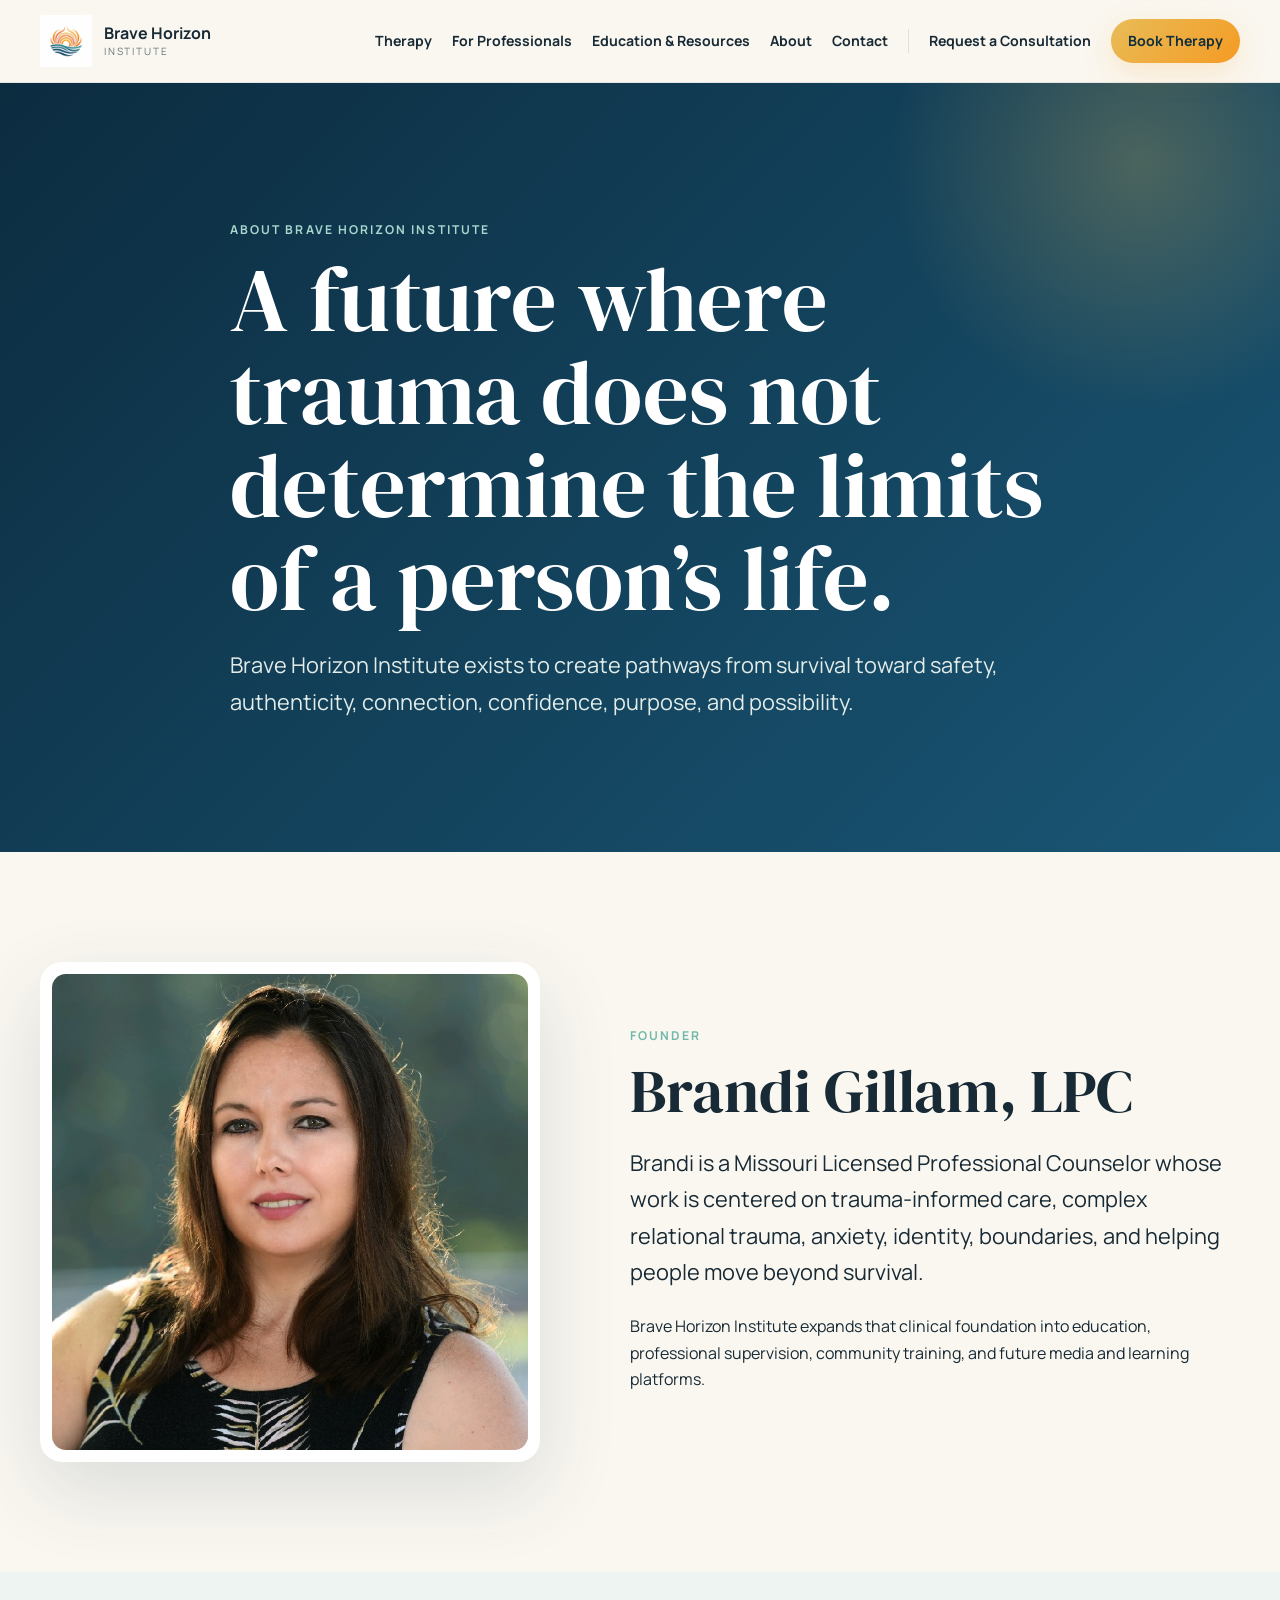
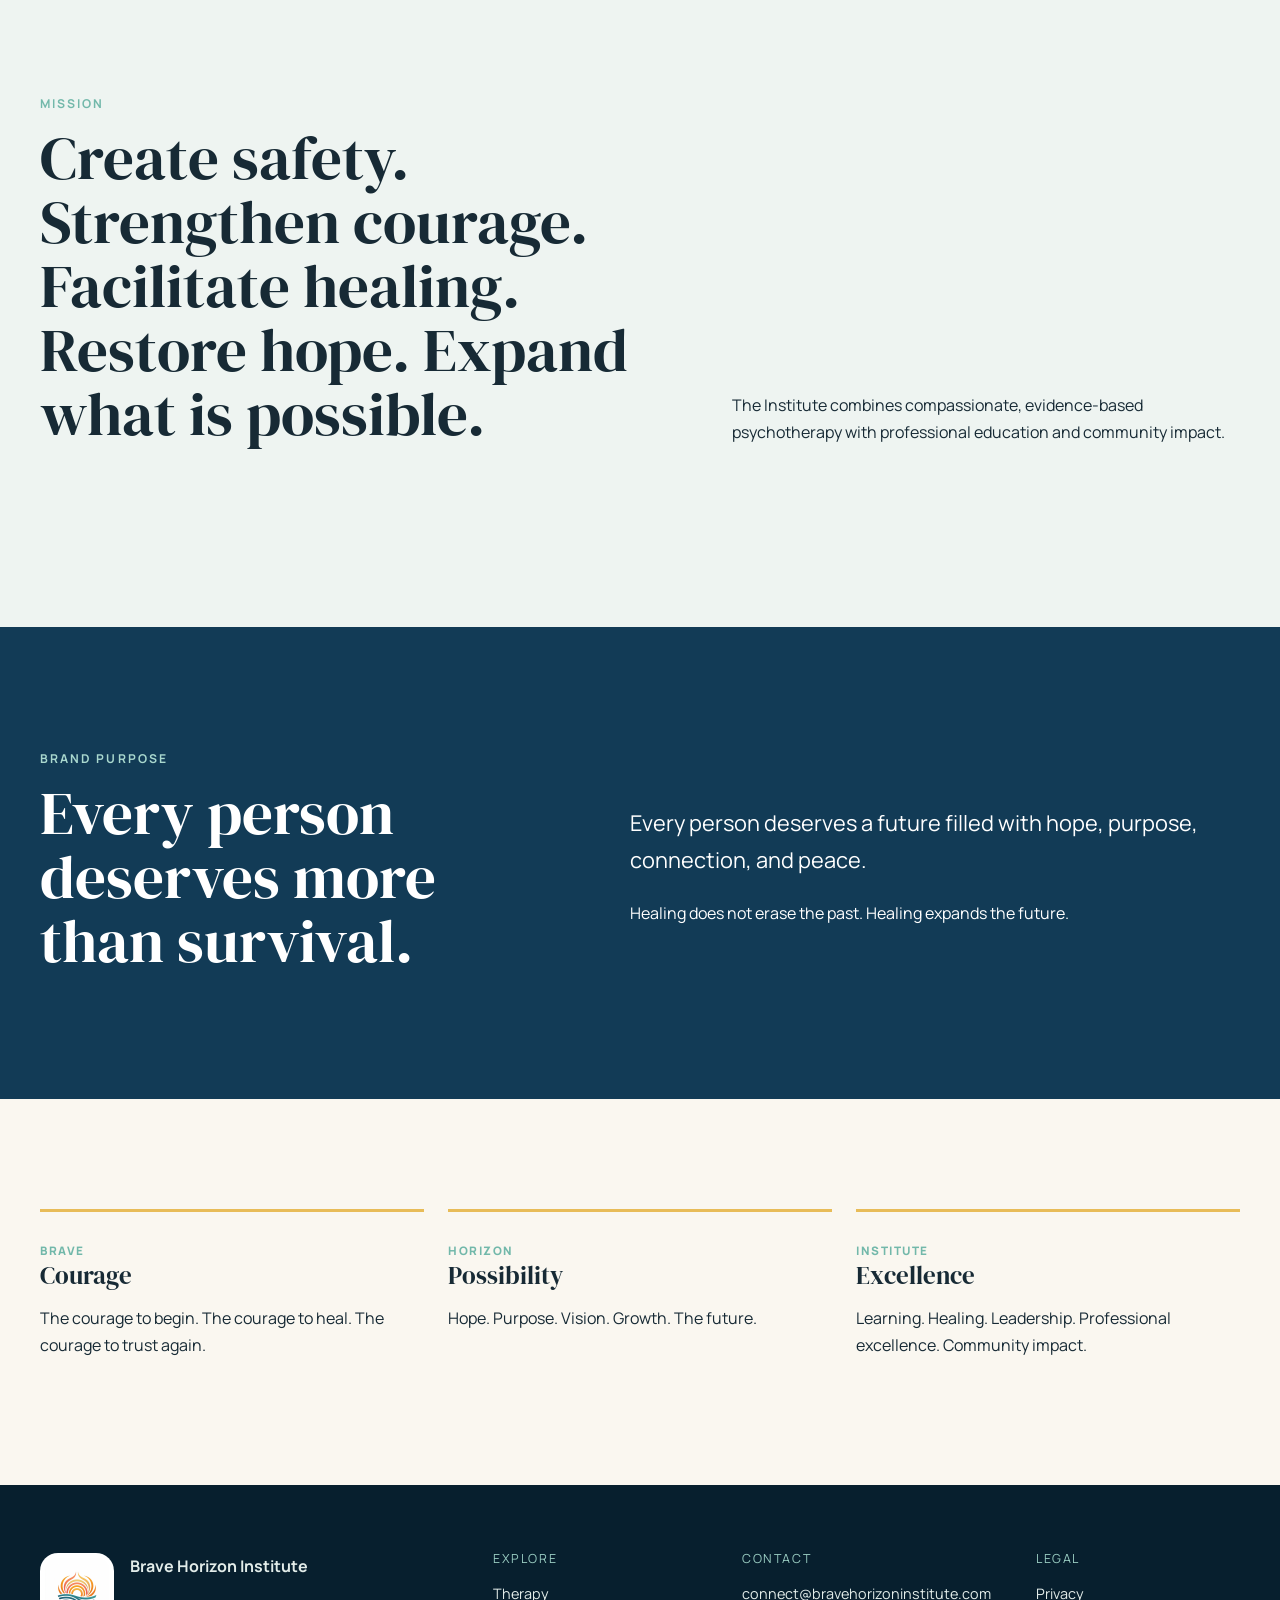
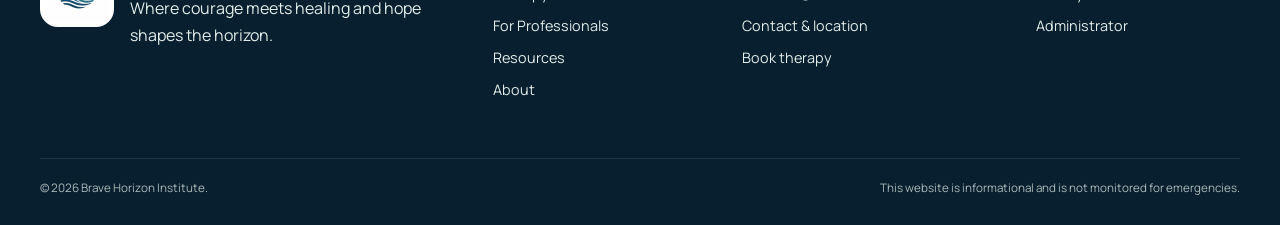
==== about.html @ 8df88bd3 "Add files via upload" ====
<!doctype html>
<html lang="en">

<head>
  <meta charset="utf-8">
  <meta name="viewport" content="width=device-width,initial-scale=1">

  <title>About | Brave Horizon Institute</title>

  <meta
    name="description"
    content="Learn about Brave Horizon Institute, its mission, vision, and founder Brandi Gillam, LPC."
  >

  <meta name="theme-color" content="#123b56">

  <link rel="preconnect" href="https://fonts.googleapis.com">
  <link rel="preconnect" href="https://fonts.gstatic.com" crossorigin>

  <link
    href="https://fonts.googleapis.com/css2?family=DM+Serif+Display&family=Manrope:wght@400;500;600;700&display=swap"
    rel="stylesheet"
  >

  <link rel="stylesheet" href="assets/css/styles.css">
</head>

<body>

<a class="skip-link" href="#main">Skip to content</a>


<!-- =========================
     HEADER
========================= -->

<header class="site-header" data-header>

  <div class="container nav-shell">

    <a
      class="brand"
      href="index.html"
      aria-label="Brave Horizon Institute home"
    >

      <img
        src="assets/images/brave-horizon-logo-primary.png"
        alt=""
        class="brand-logo"
      >

      <span class="brand-wordmark">
        <strong>Brave Horizon</strong>
        <small>Institute</small>
      </span>

    </a>


    <button
      class="nav-toggle"
      aria-expanded="false"
      aria-controls="site-nav"
    >
      Menu
    </button>


    <nav
      id="site-nav"
      class="site-nav"
      aria-label="Primary navigation"
    >

      <a href="therapy.html">
        Therapy
      </a>

      <a href="professionals.html">
        For Professionals
      </a>

      <a href="resources.html">
        Education & Resources
      </a>

      <a href="about.html">
        About
      </a>

      <a href="contact.html">
        Contact
      </a>

      <a
        class="portal-link"
        href="consultation.html"
      >
        Request a Consultation
      </a>

      <a
        class="button button-small"
        href="book.html"
      >
        Book Therapy
      </a>

    </nav>

  </div>

</header>


<!-- =========================
     MAIN CONTENT
========================= -->

<main id="main">


  <!-- ABOUT HERO -->

  <section class="page-hero about-hero">

    <div class="container narrow">

      <p class="eyebrow">
        About Brave Horizon Institute
      </p>

      <h1>
        A future where trauma does not determine the limits of a person’s life.
      </h1>

      <p class="lead">
        Brave Horizon Institute exists to create pathways from survival
        toward safety, authenticity, connection, confidence, purpose,
        and possibility.
      </p>

    </div>

  </section>


  <!-- FOUNDER -->

  <section class="section light-section">

    <div class="container split">

      <div class="image-frame">

        <img
          src="assets/images/brandi-about.jpg"
          alt="Brandi Gillam, Licensed Professional Counselor"
        >

      </div>


      <div>

        <p class="eyebrow">
          Founder
        </p>

        <h2>
          Brandi Gillam, LPC
        </h2>

        <p class="large-copy">
          Brandi is a Missouri Licensed Professional Counselor whose work
          is centered on trauma-informed care, complex relational trauma,
          anxiety, identity, boundaries, and helping people move beyond
          survival.
        </p>

        <p>
          Brave Horizon Institute expands that clinical foundation into
          education, professional supervision, community training, and
          future media and learning platforms.
        </p>

      </div>

    </div>

  </section>


  <!-- MISSION -->

  <section class="section soft-section">

    <div class="container section-heading">

      <div>

        <p class="eyebrow">
          Mission
        </p>

        <h2>
          Create safety. Strengthen courage. Facilitate healing.
          Restore hope. Expand what is possible.
        </h2>

      </div>

      <p>
        The Institute combines compassionate, evidence-based psychotherapy
        with professional education and community impact.
      </p>

    </div>

  </section>


  <!-- BRAND PURPOSE -->

  <section class="section dark-section">

    <div class="container split">

      <div>

        <p class="eyebrow">
          Brand purpose
        </p>

        <h2>
          Every person deserves more than survival.
        </h2>

      </div>


      <div>

        <p class="large-copy">
          Every person deserves a future filled with hope, purpose,
          connection, and peace.
        </p>

        <p>
          Healing does not erase the past. Healing expands the future.
        </p>

      </div>

    </div>

  </section>


  <!-- VALUES -->

  <section class="section light-section">

    <div class="container values-grid">

      <article>

        <span>
          Brave
        </span>

        <h3>
          Courage
        </h3>

        <p>
          The courage to begin. The courage to heal.
          The courage to trust again.
        </p>

      </article>


      <article>

        <span>
          Horizon
        </span>

        <h3>
          Possibility
        </h3>

        <p>
          Hope. Purpose. Vision. Growth. The future.
        </p>

      </article>


      <article>

        <span>
          Institute
        </span>

        <h3>
          Excellence
        </h3>

        <p>
          Learning. Healing. Leadership.
          Professional excellence. Community impact.
        </p>

      </article>

    </div>

  </section>


</main>


<!-- =========================
     FOOTER
========================= -->

<footer class="site-footer">

  <div class="container footer-grid">


    <div class="footer-brand">

      <img
        src="assets/images/brave-horizon-logo-primary.png"
        alt=""
        class="footer-logo"
      >

      <div>

        <strong>
          Brave Horizon Institute
        </strong>

        <p>
          Where courage meets healing and hope shapes the horizon.
        </p>

      </div>

    </div>


    <div>

      <h3>
        Explore
      </h3>

      <a href="therapy.html">
        Therapy
      </a>

      <a href="professionals.html">
        For Professionals
      </a>

      <a href="resources.html">
        Resources
      </a>

      <a href="about.html">
        About
      </a>

    </div>


    <div>

      <h3>
        Contact
      </h3>

      <a href="mailto:connect@bravehorizoninstitute.com">
        connect@bravehorizoninstitute.com
      </a>

      <a href="contact.html">
        Contact &amp; location
      </a>

      <a href="book.html">
        Book therapy
      </a>

    </div>


    <div>

      <h3>
        Legal
      </h3>

      <a href="privacy.html">
        Privacy
      </a>

      <a href="admin.html">
        Administrator
      </a>

    </div>


  </div>


  <div class="container footer-bottom">

    <span>
      © <span data-year></span> Brave Horizon Institute.
    </span>

    <span>
      This website is informational and is not monitored for emergencies.
    </span>

  </div>

</footer>


<!-- =========================
     SCRIPTS
========================= -->

<script src="assets/js/config.js"></script>
<script src="assets/js/site.js"></script>

</body>

</html>
---- assets/css/styles.css ----
:root {
  --midnight: #123b56;
  --deep: #0c2c40;
  --blue: #195675;
  --dusty: #83b4c4;
  --sage: #72b8aa;
  --sage-light: #cfe5df;

  --sunrise: #f59b23;
  --gold: #e8bc58;
  --coral: #f47d5d;

  --ivory: #faf7f0;
  --white: #ffffff;
  --ink: #172a35;
  --muted: #65757d;

  --line: #d9e2df;
  --soft: #eef4f1;

  --shadow: 0 28px 80px rgba(18, 59, 86, 0.14);
  --radius: 22px;
}


/* =========================================================
   RESET / BASE
   ========================================================= */

* {
  box-sizing: border-box;
}

html {
  scroll-behavior: smooth;
}

body {
  margin: 0;
  font-family: Manrope, Arial, sans-serif;
  color: var(--ink);
  background: var(--ivory);
  line-height: 1.68;
}

img {
  max-width: 100%;
  display: block;
}

a {
  color: inherit;
}

h1,
h2,
h3 {
  margin: 0 0 1rem;
  font-family: "DM Serif Display", Georgia, serif;
  font-weight: 400;
  line-height: 1.04;
}

h1 {
  font-size: clamp(3rem, 7vw, 6.6rem);
}

h2 {
  font-size: clamp(2.25rem, 4.8vw, 4.4rem);
}

h3 {
  font-size: 1.55rem;
}

.container {
  width: min(1200px, calc(100% - 40px));
  margin: 0 auto;
}

.narrow {
  max-width: 820px;
}

.centered {
  margin-left: auto;
  margin-right: auto;
  text-align: center;
}

.skip-link {
  position: absolute;
  left: -9999px;
}

.skip-link:focus {
  left: 16px;
  top: 16px;
  z-index: 1000;
  background: #fff;
  padding: 10px;
}


/* =========================================================
   TYPOGRAPHY / UTILITY
   ========================================================= */

.eyebrow {
  font-size: 0.76rem;
  letter-spacing: 0.17em;
  text-transform: uppercase;
  font-weight: 700;
  color: var(--sage);
}

.lead,
.large-copy {
  font-size: clamp(1.12rem, 2vw, 1.36rem);
}

.microcopy {
  font-size: 0.82rem;
  opacity: 0.76;
}

.section {
  padding: 110px 0;
}

.light-section {
  background: var(--ivory);
}

.soft-section {
  background: var(--soft);
}

.dark-section {
  background: var(--midnight);
  color: #fff;
}

.dark-section .eyebrow {
  color: #a9d8ce;
}


/* =========================================================
   HEADER / NAVIGATION
   ========================================================= */

.site-header {
  position: sticky;
  top: 0;
  z-index: 60;
  background: rgba(250, 247, 240, 0.94);
  backdrop-filter: blur(16px);
  border-bottom: 1px solid rgba(18, 59, 86, 0.09);
}

.nav-shell {
  min-height: 82px;
  display: flex;
  align-items: center;
  justify-content: space-between;
  gap: 24px;
}

.brand {
  display: flex;
  align-items: center;
  gap: 12px;
  text-decoration: none;
}

.brand-logo {
  width: 52px;
  height: 52px;
  object-fit: contain;
  flex-shrink: 0;
}

.brand-wordmark strong,
.brand-wordmark small {
  display: block;
  line-height: 1.05;
}

.brand-wordmark strong {
  font-size: 1rem;
}

.brand-wordmark small {
  margin-top: 4px;
  color: var(--muted);
  font-size: 0.63rem;
  text-transform: uppercase;
  letter-spacing: 0.18em;
}

.site-nav {
  display: flex;
  align-items: center;
  gap: 20px;
}

.site-nav a {
  text-decoration: none;
  font-size: 0.88rem;
  font-weight: 700;
}

.site-nav a:not(.button):hover {
  color: var(--blue);
}

.portal-link {
  border-left: 1px solid var(--line);
  padding-left: 20px;
}

.nav-toggle {
  display: none;
}


/* =========================================================
   BUTTONS / LINKS
   ========================================================= */

.button {
  display: inline-flex;
  align-items: center;
  justify-content: center;
  border: 0;
  border-radius: 999px;
  padding: 14px 23px;
  background: linear-gradient(135deg, var(--gold), var(--sunrise));
  color: #112e3d;
  text-decoration: none;
  font: inherit;
  font-weight: 800;
  cursor: pointer;
  box-shadow: 0 10px 30px rgba(245, 155, 35, 0.18);
  transition:
    transform 0.2s ease,
    box-shadow 0.2s ease,
    opacity 0.2s ease;
}

.button:hover {
  transform: translateY(-2px);
}

.button:focus-visible {
  outline: 3px solid rgba(114, 184, 170, 0.5);
  outline-offset: 3px;
}

.button-small {
  padding: 10px 17px;
  font-size: 0.84rem;
}

.button-ghost {
  background: rgba(255, 255, 255, 0.06);
  color: #fff;
  border: 1px solid rgba(255, 255, 255, 0.34);
  box-shadow: none;
}

.button-secondary {
  background: #dfeae6;
  box-shadow: none;
}

.button-light {
  background: #fff;
  box-shadow: none;
}

.text-link,
.arrow-link {
  color: var(--sunrise);
  font-weight: 800;
  text-decoration: none;
}

.light-link {
  color: #fff;
}


/* =========================================================
   HOME HERO
   ========================================================= */

.hero {
  position: relative;
  overflow: hidden;
}

.hero-home {
  min-height: 820px;
  display: flex;
  align-items: center;
  background: var(--deep);
  color: #fff;
}

.hero-bg {
  position: absolute;
  inset: 0;
  background: url("../images/horizon-hero.svg") center / cover no-repeat;
  opacity: 0.35;
}

.hero-bg::after {
  content: "";
  position: absolute;
  inset: 0;
  background: linear-gradient(
    90deg,
    rgba(12, 44, 64, 0.97) 0%,
    rgba(12, 44, 64, 0.84) 50%,
    rgba(12, 44, 64, 0.38) 100%
  );
}

.hero-grid {
  position: relative;
  display: grid;
  grid-template-columns: 1.12fr 0.88fr;
  gap: 70px;
  align-items: center;
  padding: 90px 0;
}

.hero-copy h1 {
  max-width: 850px;
}

.hero-copy .lead {
  max-width: 720px;
  color: #e7efed;
}

.actions {
  display: flex;
  gap: 12px;
  flex-wrap: wrap;
  margin: 30px 0;
}

.hero-portrait {
  justify-self: end;
  width: min(100%, 470px);
  padding: 13px;
  background: rgba(255, 255, 255, 0.08);
  border: 1px solid rgba(255, 255, 255, 0.17);
  border-radius: 260px 260px 24px 24px;
  box-shadow: var(--shadow);
}

.hero-portrait img {
  border-radius: 245px 245px 17px 17px;
}

.portrait-caption {
  padding: 15px 8px 4px;
}

.portrait-caption strong,
.portrait-caption span {
  display: block;
}

.portrait-caption span {
  color: #c9d8d5;
  font-size: 0.82rem;
}


/* =========================================================
   AUDIENCE CARDS
   ========================================================= */

.audience-switch {
  position: relative;
  z-index: 5;
  margin-top: -38px;
}

.audience-grid {
  display: grid;
  grid-template-columns: 1fr 1fr;
  gap: 18px;
}

.audience-card {
  display: block;
  padding: 42px;
  background: #fff;
  border: 1px solid rgba(18, 59, 86, 0.06);
  border-radius: var(--radius);
  text-decoration: none;
  box-shadow: var(--shadow);
}

.audience-card h2 {
  font-size: 2.6rem;
}

.dark-card {
  background: var(--midnight);
  color: #fff;
}

.card-kicker {
  display: block;
  margin-bottom: 16px;
  color: var(--sage);
  font-size: 0.72rem;
  font-weight: 800;
  text-transform: uppercase;
  letter-spacing: 0.12em;
}


/* =========================================================
   CONTENT SECTIONS
   ========================================================= */

.section-heading {
  display: grid;
  grid-template-columns: 1.1fr 0.9fr;
  gap: 70px;
  align-items: end;
  margin-bottom: 55px;
}

.feature-grid {
  display: grid;
  gap: 18px;
}

.feature-grid.three {
  grid-template-columns: repeat(3, 1fr);
}

.feature-card {
  padding: 32px;
  background: #fff;
  border: 1px solid rgba(18, 59, 86, 0.08);
  border-radius: var(--radius);
  box-shadow: 0 10px 34px rgba(18, 59, 86, 0.05);
}

.feature-card > span {
  display: block;
  margin-bottom: 20px;
  color: var(--sunrise);
  font-weight: 800;
}

.split {
  display: grid;
  grid-template-columns: 0.9fr 1.1fr;
  gap: 90px;
  align-items: center;
}

.image-frame {
  padding: 12px;
  background: #fff;
  border-radius: var(--radius);
  box-shadow: var(--shadow);
}

.image-frame img {
  border-radius: calc(var(--radius) - 8px);
}

.about-preview .text-link {
  margin-top: 12px;
}


/* =========================================================
   ECOSYSTEM / RESOURCES
   ========================================================= */

.ecosystem-grid {
  display: grid;
  grid-template-columns: repeat(4, 1fr);
  gap: 16px;
}

.ecosystem-grid article {
  padding: 26px;
  background: #fff;
  border: 1px solid rgba(18, 59, 86, 0.08);
  border-radius: 18px;
}

.resource-grid {
  display: grid;
  grid-template-columns: repeat(3, 1fr);
  gap: 18px;
}

.resource-card {
  padding: 24px;
  background: #fff;
  border: 1px solid rgba(18, 59, 86, 0.08);
  border-radius: var(--radius);
  box-shadow: 0 10px 34px rgba(18, 59, 86, 0.05);
}

.resource-card img {
  width: 100%;
  height: 210px;
  margin-bottom: 18px;
  object-fit: cover;
  border-radius: 14px;
}

.resource-meta {
  display: flex;
  gap: 12px;
  color: var(--muted);
  font-size: 0.7rem;
  text-transform: uppercase;
  letter-spacing: 0.1em;
}

.empty-state {
  grid-column: 1 / -1;
  padding: 38px;
  color: var(--muted);
  text-align: center;
  border: 1px dashed var(--sage);
  border-radius: var(--radius);
}


/* =========================================================
   CTA
   ========================================================= */

.cta {
  padding: 95px 0;
}

.sunrise-cta {
  background: linear-gradient(
    120deg,
    var(--midnight) 0%,
    var(--blue) 52%,
    #b96b45 100%
  );
  color: #fff;
}

.cta-grid {
  display: grid;
  grid-template-columns: 1.2fr 0.8fr;
  gap: 70px;
  align-items: center;
}

.cta-actions {
  display: flex;
  flex-direction: column;
  align-items: flex-start;
  gap: 15px;
}


/* =========================================================
   INNER PAGE HERO
   ========================================================= */

.page-hero {
  position: relative;
  overflow: hidden;
  padding: 125px 0 110px;
  background: linear-gradient(135deg, var(--deep), var(--blue));
  color: #fff;
}

.page-hero::after {
  content: "";
  position: absolute;
  top: -180px;
  right: -120px;
  width: 520px;
  height: 520px;
  border-radius: 50%;
  background: radial-gradient(circle, var(--gold), transparent 68%);
  opacity: 0.26;
}

.page-hero .container {
  position: relative;
  z-index: 1;
}

.page-hero .eyebrow {
  color: #a8d7ce;
}

.page-hero .lead {
  color: #e2ece9;
}


/* =========================================================
   THERAPY / PROGRAM UI
   ========================================================= */

.pill-grid {
  display: flex;
  flex-wrap: wrap;
  gap: 10px;
}

.pill-grid span {
  padding: 11px 16px;
  background: #fff;
  border: 1px solid var(--line);
  border-radius: 999px;
  font-size: 0.86rem;
  font-weight: 700;
}

.question-stack {
  margin-top: 35px;
}

.question-stack p {
  font-family: "DM Serif Display", Georgia, serif;
  font-size: clamp(1.4rem, 2.5vw, 2.15rem);
  opacity: 0.86;
}

.question-stack p:last-child {
  color: #ffd98d;
}

.transformation-grid {
  display: grid;
  grid-template-columns: 1fr auto 1fr;
  gap: 55px;
  align-items: center;
}

.transform-arrow {
  color: var(--sunrise);
  font-size: 4rem;
}

.clean-list {
  display: grid;
  grid-template-columns: 1fr 1fr;
  gap: 10px;
  margin: 0;
  padding: 0;
  list-style: none;
}

.clean-list li {
  padding: 13px 15px;
  background: #fff;
  border: 1px solid var(--line);
  border-radius: 12px;
}

.values-grid {
  display: grid;
  grid-template-columns: repeat(3, 1fr);
  gap: 24px;
}

.values-grid article {
  padding-top: 24px;
  border-top: 3px solid var(--gold);
}

.values-grid article > span {
  color: var(--sage);
  font-size: 0.73rem;
  font-weight: 800;
  text-transform: uppercase;
  letter-spacing: 0.13em;
}

.process-grid {
  display: grid;
  grid-template-columns: repeat(3, 1fr);
  gap: 18px;
}

.process-grid article {
  padding: 32px;
  background: #fff;
  border: 1px solid var(--line);
  border-radius: var(--radius);
}

.process-grid article > span {
  width: 42px;
  height: 42px;
  display: grid;
  place-items: center;
  margin-bottom: 24px;
  background: var(--midnight);
  color: #fff;
  border-radius: 50%;
  font-weight: 800;
}

.portal-callout {
  margin-top: 70px;
  padding: 50px;
  background: #fff;
  border: 1px solid var(--line);
  border-radius: var(--radius);
}

code {
  font-family: ui-monospace, Consolas, monospace;
}


/* =========================================================
   RESOURCE FILTERS
   ========================================================= */

.filter-row {
  display: flex;
  gap: 8px;
  flex-wrap: wrap;
  margin-bottom: 28px;
}

.filter {
  padding: 9px 15px;
  background: transparent;
  border: 1px solid var(--line);
  border-radius: 999px;
  cursor: pointer;
}

.filter.active {
  background: var(--midnight);
  color: #fff;
}


/* =========================================================
   LEGAL PAGE
   ========================================================= */

.legal-page {
  max-width: 850px;
  padding: 90px 0;
}

.legal-page h1 {
  font-size: 4.2rem;
}

.legal-page h2 {
  margin-top: 34px;
  font-size: 2rem;
}


/* =========================================================
   FOOTER
   ========================================================= */

.site-footer {
  padding: 68px 0 26px;
  background: #071f2e;
  color: #e2ece9;
}

.footer-grid {
  display: grid;
  grid-template-columns: 2fr 1fr 1fr 1fr;
  gap: 45px;
}

.footer-brand {
  display: flex;
  gap: 16px;
}

.footer-logo {
  width: 74px;
  height: 74px;
  padding: 5px;
  object-fit: contain;
  background: #fff;
  border-radius: 18px;
}

.footer-grid h3 {
  color: #9acdc2;
  font-family: Manrope, Arial, sans-serif;
  font-size: 0.78rem;
  text-transform: uppercase;
  letter-spacing: 0.13em;
}

.footer-grid a {
  display: block;
  margin: 8px 0;
  font-size: 0.9rem;
  text-decoration: none;
}

.footer-bottom {
  display: flex;
  justify-content: space-between;
  gap: 20px;
  margin-top: 48px;
  padding-top: 20px;
  border-top: 1px solid rgba(255, 255, 255, 0.12);
  font-size: 0.73rem;
  opacity: 0.75;
}


/* =========================================================
   ADMIN DASHBOARD
   ========================================================= */

.admin-body {
  margin: 0;
  min-height: 100vh;
  background: var(--deep);
}

.admin-shell {
  width: min(1380px, calc(100% - 40px));
  margin: 0 auto;
  padding: 40px 0;

  display: grid;
  grid-template-columns: minmax(280px, 320px) minmax(0, 1fr);
  gap: 40px;

  align-items: start;
}

.admin-sidebar {
  position: sticky;
  top: 40px;

  min-width: 0;
  padding: 20px 0;

  color: #fff;
  overflow: hidden;
}

.admin-sidebar .admin-brand {
  margin-bottom: 72px;
}

.admin-sidebar .brand-wordmark strong {
  color: #fff;
}

.admin-sidebar .brand-wordmark small {
  color: #87a6b3;
}

.admin-sidebar h1 {
  width: 100%;
  max-width: 100%;
  margin: 0 0 22px;

  font-size: clamp(3.1rem, 4.8vw, 5.15rem);
  line-height: 0.93;

  overflow-wrap: break-word;
  word-break: normal;
}

.admin-sidebar p {
  max-width: 290px;
}

.admin-sidebar .eyebrow {
  color: #72c7b9;
}

.admin-panel {
  min-width: 0;
  min-height: 88vh;

  padding: 38px;

  background: var(--ivory);
  border-radius: 28px;

  box-shadow: 0 30px 80px rgba(0, 0, 0, 0.15);
}

.admin-panel h2 {
  font-size: clamp(2.4rem, 4vw, 3.5rem);
}


/* =========================================================
   ADMIN FORM ELEMENTS
   ========================================================= */

label {
  display: block;
  margin-bottom: 16px;

  font-size: 0.84rem;
  font-weight: 800;
}

input,
textarea,
select {
  width: 100%;
  margin-top: 7px;
  padding: 12px 13px;

  border: 1px solid var(--line);
  border-radius: 11px;

  background: #fff;
  color: var(--ink);

  font: inherit;
}

input:focus,
textarea:focus,
select:focus {
  outline: none;
  border-color: var(--sage);
  box-shadow: 0 0 0 3px rgba(114, 184, 170, 0.15);
}

textarea {
  resize: vertical;
}

.field-grid {
  display: grid;
  grid-template-columns: 1fr 1fr;
  gap: 18px;
}

.form-actions,
.dashboard-header {
  display: flex;
  justify-content: space-between;
  align-items: center;
  gap: 12px;
}

.dashboard-header {
  margin-bottom: 24px;
}

.security-banner {
  margin-bottom: 24px;
  padding: 18px 20px;

  background: #fff3d5;
  border: 1px solid #e4c46b;
  border-radius: 14px;

  line-height: 1.55;
}

.content-form {
  padding: 28px;

  background: #fff;
  border: 1px solid var(--line);
  border-radius: 20px;
}

.form-message {
  font-weight: 800;
}


/* =========================================================
   ADMIN TABLE
   ========================================================= */

.admin-table-wrap {
  width: 100%;
  margin-top: 30px;
  overflow-x: auto;

  border: 1px solid var(--line);
  border-radius: 16px;
  background: #fff;
}

.admin-table {
  width: 100%;
  min-width: 720px;

  border-collapse: collapse;
  background: #fff;
}

.admin-table th,
.admin-table td {
  padding: 13px;

  border-bottom: 1px solid var(--line);

  text-align: left;
  vertical-align: middle;

  font-size: 0.84rem;
}

.admin-table th {
  background: #f5f8f6;
  color: var(--muted);

  font-size: 0.72rem;
  text-transform: uppercase;
  letter-spacing: 0.08em;
}

.admin-table tbody tr:last-child td {
  border-bottom: 0;
}

.table-actions {
  display: flex;
  gap: 6px;
  flex-wrap: wrap;
}

.mini-button {
  padding: 7px 10px;

  border: 0;
  border-radius: 8px;

  background: #e8efed;
  color: var(--ink);

  cursor: pointer;
}

.mini-button:hover {
  background: #dbe7e3;
}

.danger {
  color: #9b3942;
}


/* =========================================================
   ADMIN LOGIN
   ========================================================= */

#login-view {
  max-width: 560px;
}

#login-view form {
  margin-top: 28px;
}

#dashboard-view {
  min-width: 0;
}


/* =========================================================
   TABLET / SMALL DESKTOP
   ========================================================= */

@media (max-width: 1050px) {
  .site-nav {
    display: none;

    position: absolute;
    top: 78px;
    left: 20px;
    right: 20px;

    padding: 20px;

    background: #fff;
    border-radius: 16px;

    box-shadow: var(--shadow);

    flex-direction: column;
  }

  .site-nav.open {
    display: flex;
  }

  .portal-link {
    padding-left: 0;
    border-left: 0;
  }

  .nav-toggle {
    display: block;
  }

  .hero-grid,
  .section-heading,
  .split,
  .cta-grid {
    grid-template-columns: 1fr;
  }

  .hero-portrait {
    justify-self: start;
  }

  .ecosystem-grid {
    grid-template-columns: repeat(2, 1fr);
  }

  .feature-grid.three,
  .resource-grid {
    grid-template-columns: repeat(2, 1fr);
  }


  /* ADMIN */

  .admin-shell {
    width: min(100% - 32px, 980px);

    grid-template-columns: 1fr;
    gap: 20px;
  }

  .admin-sidebar {
    position: static;

    padding: 10px 4px 0;
    overflow: visible;
  }

  .admin-sidebar .admin-brand {
    margin-bottom: 34px;
  }

  .admin-sidebar h1 {
    max-width: 700px;
    font-size: clamp(3rem, 9vw, 5rem);
  }

  .admin-sidebar p {
    max-width: 700px;
  }

  .admin-panel {
    min-height: auto;
  }
}


/* =========================================================
   MOBILE
   ========================================================= */

@media (max-width: 680px) {
  .container {
    width: min(100% - 28px, 1200px);
  }

  .section {
    padding: 76px 0;
  }

  .hero-home {
    min-height: auto;
  }

  .hero-grid {
    padding: 70px 0;
  }

  .audience-grid,
  .feature-grid.three,
  .resource-grid,
  .ecosystem-grid,
  .values-grid,
  .process-grid,
  .footer-grid,
  .field-grid,
  .transformation-grid {
    grid-template-columns: 1fr;
  }

  .audience-switch {
    margin-top: 0;
    padding-top: 18px;

    background: var(--soft);
  }

  .transform-arrow {
    transform: rotate(90deg);
    text-align: center;
  }

  .clean-list {
    grid-template-columns: 1fr;
  }

  .footer-bottom {
    flex-direction: column;
  }

  .brand-wordmark {
    display: none;
  }

  .page-hero {
    padding: 90px 0;
  }

  .portal-callout {
    padding: 30px 22px;
  }


  /* ADMIN */

  .admin-shell {
    width: calc(100% - 20px);
    padding: 20px 0;
  }

  .admin-sidebar {
    padding: 0 4px;
  }

  .admin-sidebar h1 {
    font-size: clamp(2.8rem, 16vw, 4.2rem);
    line-height: 0.95;
  }

  .admin-panel {
    padding: 20px;
    border-radius: 20px;
  }

  .content-form {
    padding: 20px;
  }

  .dashboard-header {
    flex-direction: column;
    align-items: flex-start;
  }

  .form-actions {
    flex-direction: column;
    align-items: stretch;
  }

  .form-actions .button {
    width: 100%;
  }

  .admin-table {
    min-width: 650px;
  }
}



/* =========================================================
   CONSULTATION REQUEST FORM
   ========================================================= */

.consultation-layout {
  display: grid;
  grid-template-columns: minmax(0, 0.82fr) minmax(0, 1.18fr);
  gap: 56px;
  align-items: start;
}

.consultation-copy {
  min-width: 0;
}

.consultation-form-card {
  min-width: 0;
  padding: 32px;
  background: #fff;
  border: 1px solid var(--line);
  border-radius: var(--radius);
  box-shadow: 0 14px 42px rgba(18, 59, 86, 0.08);
}

/* Anti-spam honeypot: must never be visible to real visitors. */
.honeypot-field {
  position: absolute !important;
  left: -10000px !important;
  top: auto !important;
  width: 1px !important;
  height: 1px !important;
  margin: 0 !important;
  padding: 0 !important;
  border: 0 !important;
  opacity: 0 !important;
  pointer-events: none !important;
  overflow: hidden !important;
}

#consultation-form fieldset {
  margin: 22px 0;
  padding: 20px;
  border: 1px solid var(--line);
  border-radius: 16px;
  background: var(--soft);
}

#consultation-form legend {
  padding: 0 8px;
  font-size: 0.9rem;
  font-weight: 800;
  color: var(--ink);
}

#consultation-form .field-help {
  margin: 0 0 14px;
  color: var(--muted);
  font-size: 0.82rem;
}

#consultation-form .checkbox-grid {
  display: grid;
  grid-template-columns: repeat(2, minmax(0, 1fr));
  gap: 10px;
}

#consultation-form .checkbox-grid label {
  display: flex;
  align-items: center;
  gap: 10px;
  margin: 0;
  padding: 11px 12px;
  border: 1px solid rgba(18, 59, 86, 0.08);
  border-radius: 12px;
  background: #fff;
  font-size: 0.86rem;
  font-weight: 700;
  cursor: pointer;
}

#consultation-form input[type="checkbox"] {
  width: 18px;
  height: 18px;
  flex: 0 0 18px;
  margin: 0;
  padding: 0;
  accent-color: var(--blue);
  box-shadow: none;
}

#consultation-form .consent-check {
  display: flex;
  align-items: flex-start;
  gap: 11px;
  margin: 24px 0;
  padding: 16px;
  background: #f6f3eb;
  border: 1px solid var(--line);
  border-radius: 14px;
  font-size: 0.82rem;
  line-height: 1.5;
}

#consultation-form .consent-check input {
  margin-top: 2px;
}

#consultation-form .form-message:empty {
  display: none;
}

#consultation-form .form-message:not(:empty) {
  margin: 18px 0 0;
  padding: 14px 16px;
  border-radius: 12px;
  background: var(--soft);
}

#consultation-form .success-message {
  color: #1f6b56;
  border: 1px solid rgba(31, 107, 86, 0.2);
}

#consultation-form .error-message {
  color: #9b3942;
  border: 1px solid rgba(155, 57, 66, 0.2);
  background: #fff1f2;
}

#consultation-submit[disabled] {
  opacity: 0.65;
  cursor: wait;
}

@media (max-width: 1050px) {
  .consultation-layout {
    grid-template-columns: 1fr;
    gap: 34px;
  }
}

@media (max-width: 680px) {
  .consultation-form-card {
    padding: 22px;
  }

  #consultation-form .checkbox-grid {
    grid-template-columns: 1fr;
  }

  #consultation-form fieldset {
    padding: 16px;
  }
}
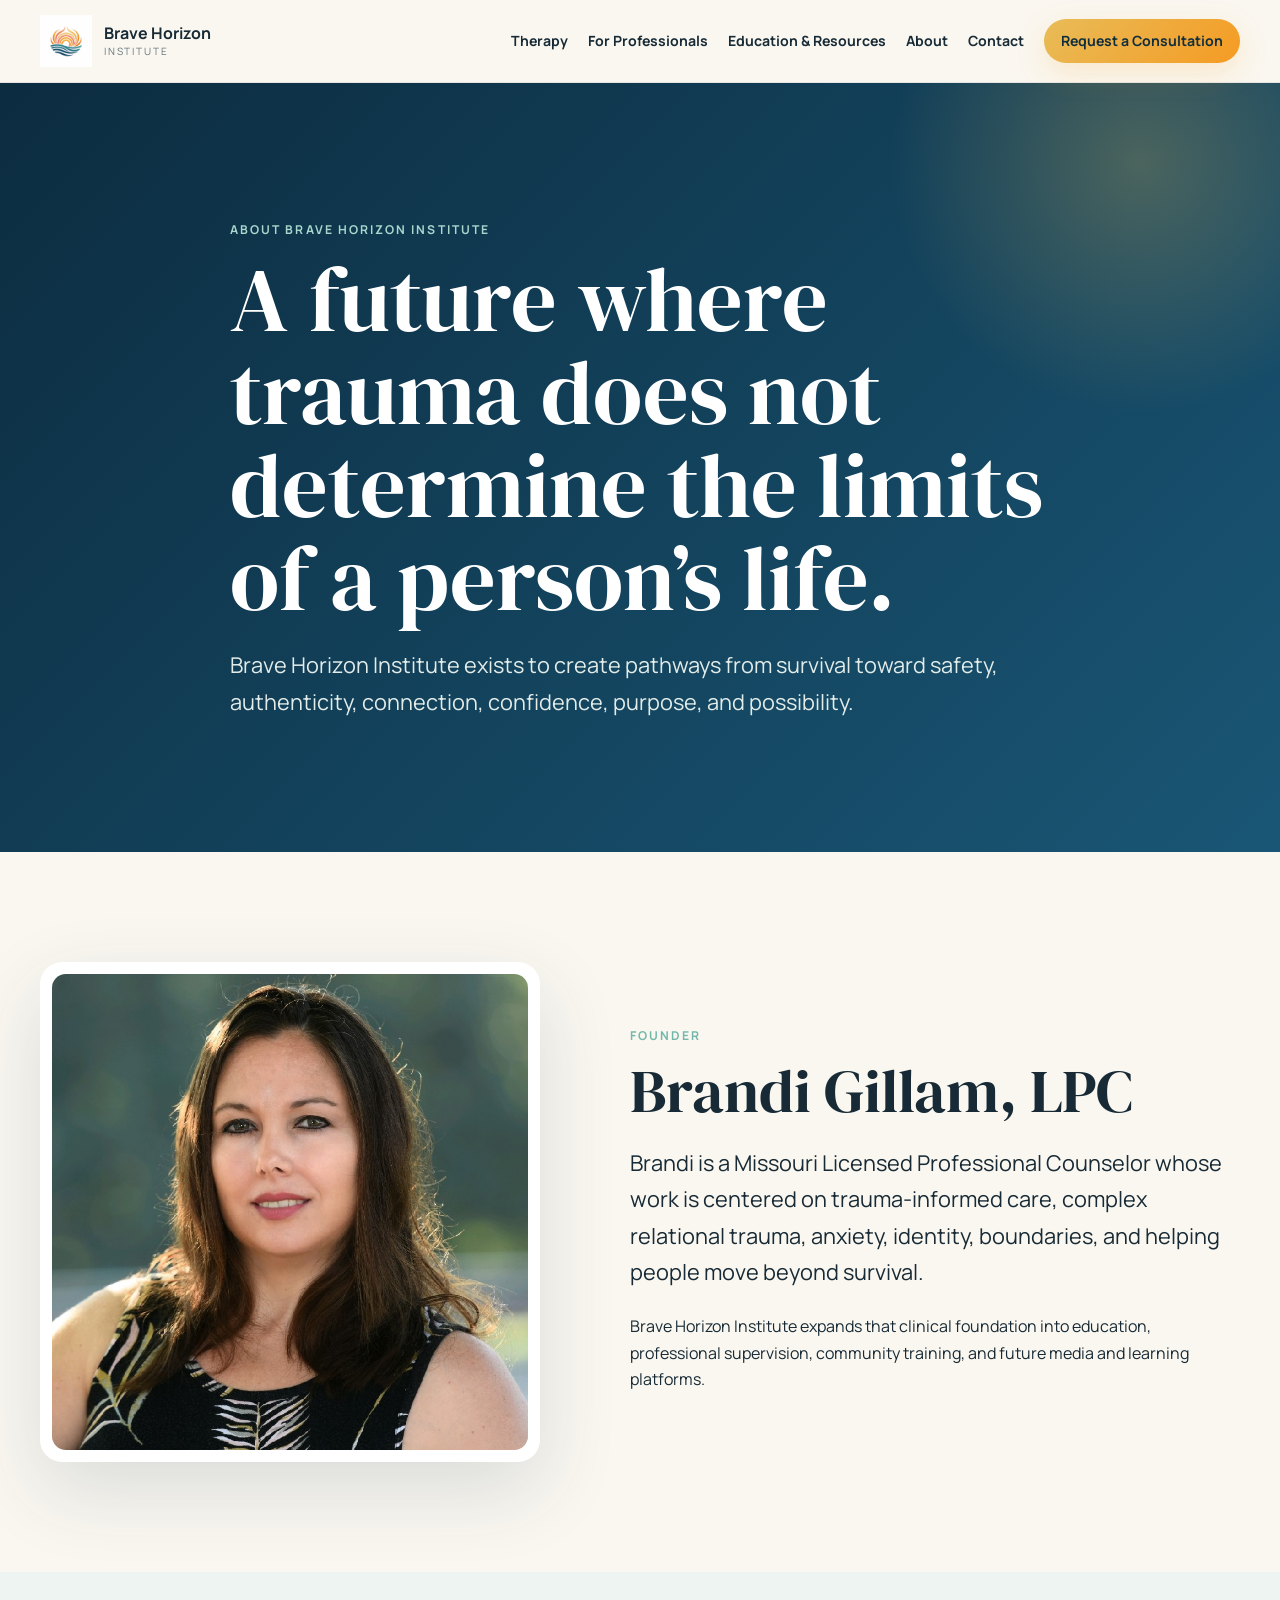
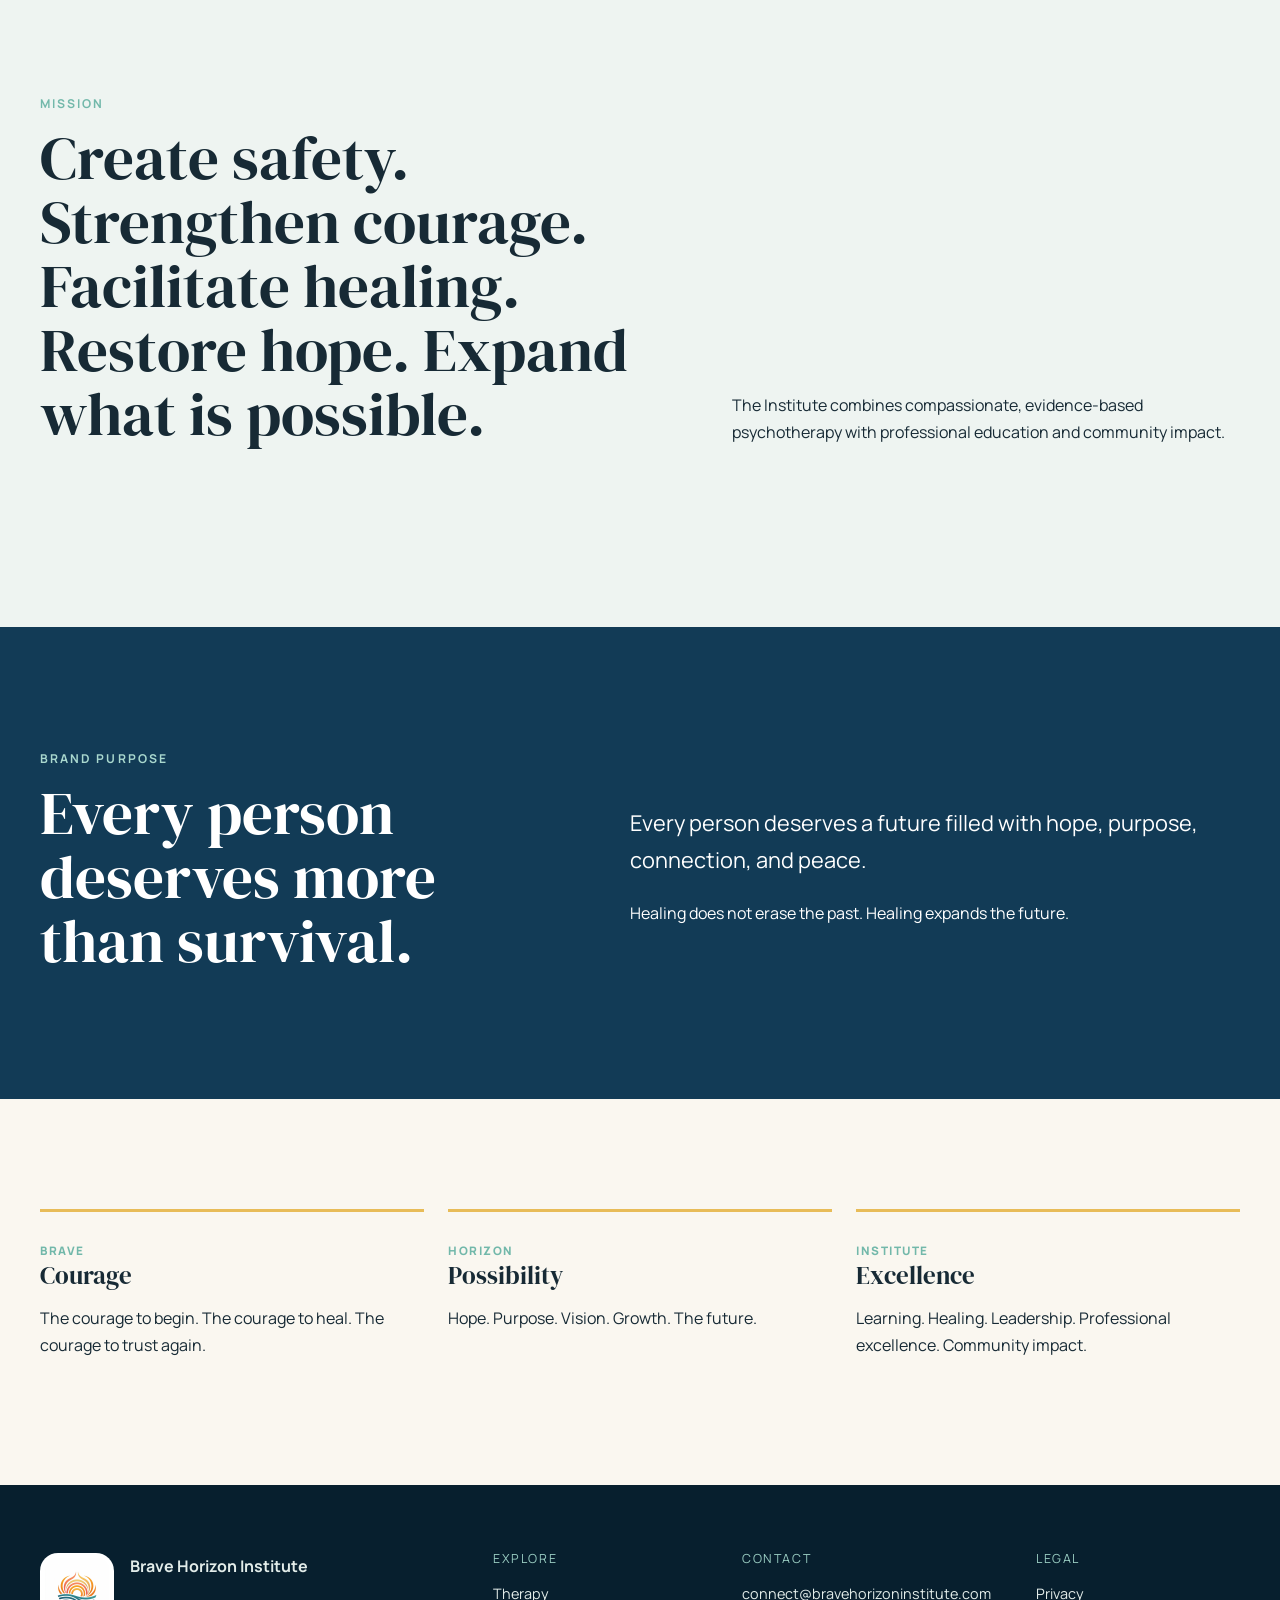
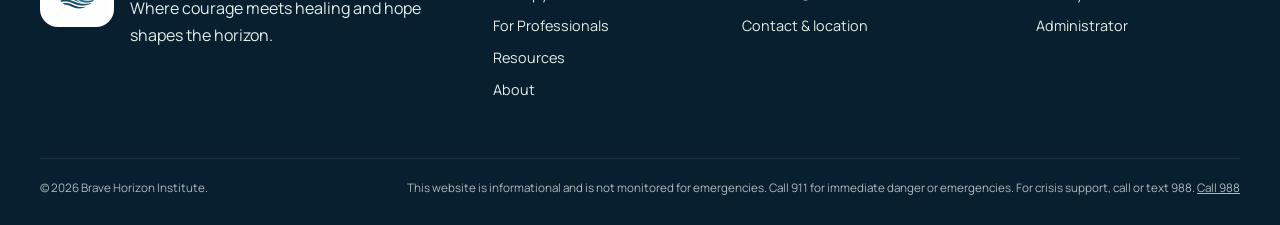
==== commit 17bfe70c: "Add files via upload" ====
--- a/about.html
+++ b/about.html
@@ -23,6 +23,7 @@
   >
 
   <link rel="stylesheet" href="assets/css/styles.css">
+  <link rel="icon" type="image/png" href="assets/images/brave-horizon-logo-soft.png">
 </head>
 
 <body>
@@ -94,17 +95,10 @@
       </a>
 
       <a
-        class="portal-link"
+        class="button button-small"
         href="consultation.html"
       >
         Request a Consultation
-      </a>
-
-      <a
-        class="button button-small"
-        href="book.html"
-      >
-        Book Therapy
       </a>
 
     </nav>
@@ -395,10 +389,6 @@
         Contact &amp; location
       </a>
 
-      <a href="book.html">
-        Book therapy
-      </a>
-
     </div>
 
 
@@ -429,7 +419,7 @@
     </span>
 
     <span>
-      This website is informational and is not monitored for emergencies.
+      This website is informational and is not monitored for emergencies. Call 911 for immediate danger or emergencies. For crisis support, call or text 988. <a href="tel:988">Call 988</a>
     </span>
 
   </div>
